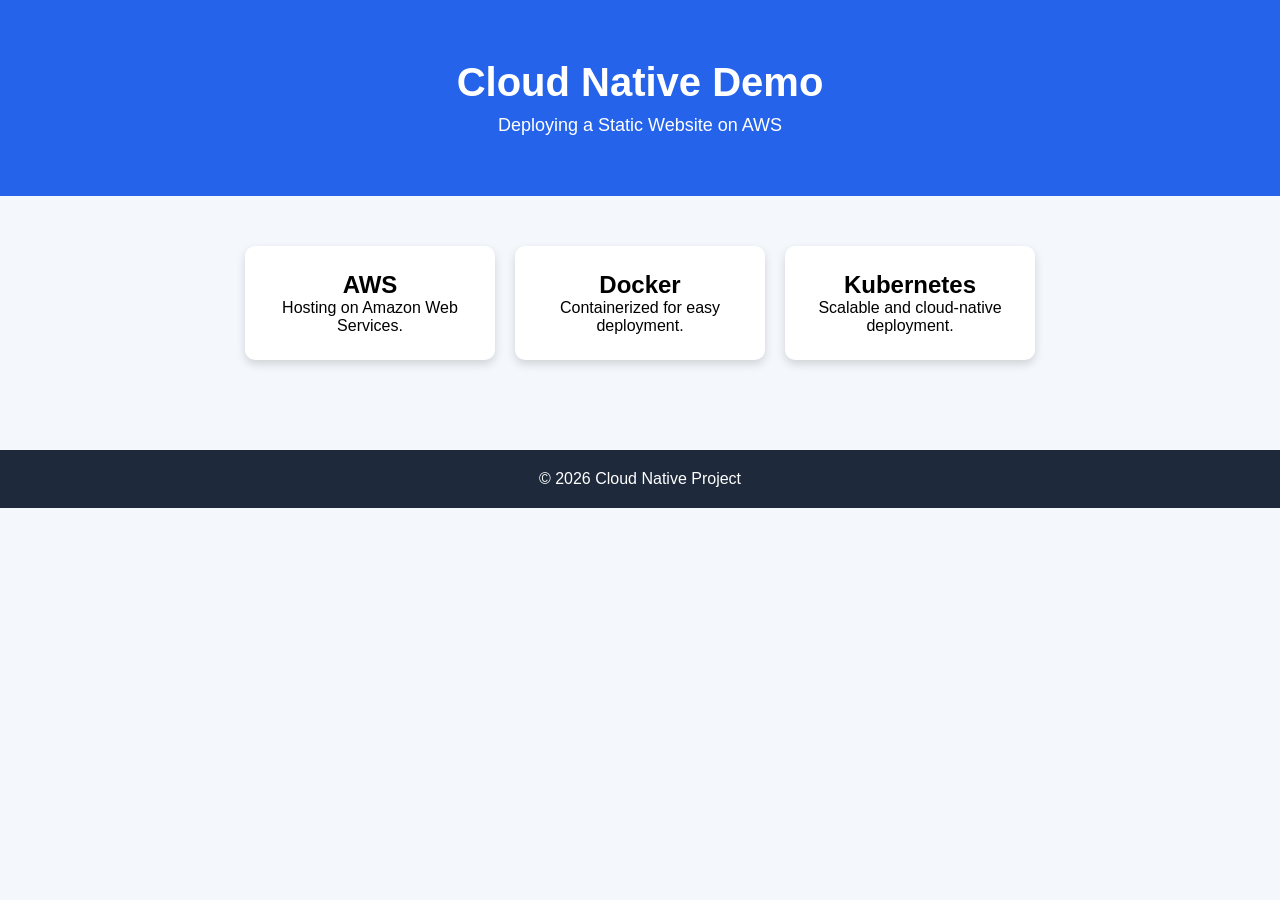
==== index.html @ 5241ed1d "Initial website" ====
<!DOCTYPE html>
<html lang="en">
<head>
    <meta charset="UTF-8">
    <meta name="viewport" content="width=device-width, initial-scale=1.0">
    <title>Cloud Native Demo</title>
    <link rel="stylesheet" href="style.css">
</head>
<body>

    <header>
        <h1>Cloud Native Demo</h1>
        <p>Deploying a Static Website on AWS</p>
    </header>

    <section class="cards">
        <div class="card">
            <h2>AWS</h2>
            <p>Hosting on Amazon Web Services.</p>
        </div>

        <div class="card">
            <h2>Docker</h2>
            <p>Containerized for easy deployment.</p>
        </div>

        <div class="card">
            <h2>Kubernetes</h2>
            <p>Scalable and cloud-native deployment.</p>
        </div>
    </section>

    <footer>
        <p>© 2026 Cloud Native Project</p>
    </footer>

</body>
</html>
---- style.css ----
*{
    margin:0;
    padding:0;
    box-sizing:border-box;
    font-family:Arial, sans-serif;
}

body{
    background:#f4f7fb;
}

header{
    background:#2563eb;
    color:white;
    text-align:center;
    padding:60px 20px;
}

header h1{
    font-size:40px;
}

header p{
    margin-top:10px;
    font-size:18px;
}

.cards{
    display:flex;
    justify-content:center;
    gap:20px;
    padding:50px;
    flex-wrap:wrap;
}

.card{
    background:white;
    width:250px;
    padding:25px;
    border-radius:10px;
    box-shadow:0 4px 10px rgba(0,0,0,0.15);
    text-align:center;
    transition:0.3s;
}

.card:hover{
    transform:translateY(-8px);
}

footer{
    background:#1e293b;
    color:white;
    text-align:center;
    padding:20px;
    margin-top:40px;
}
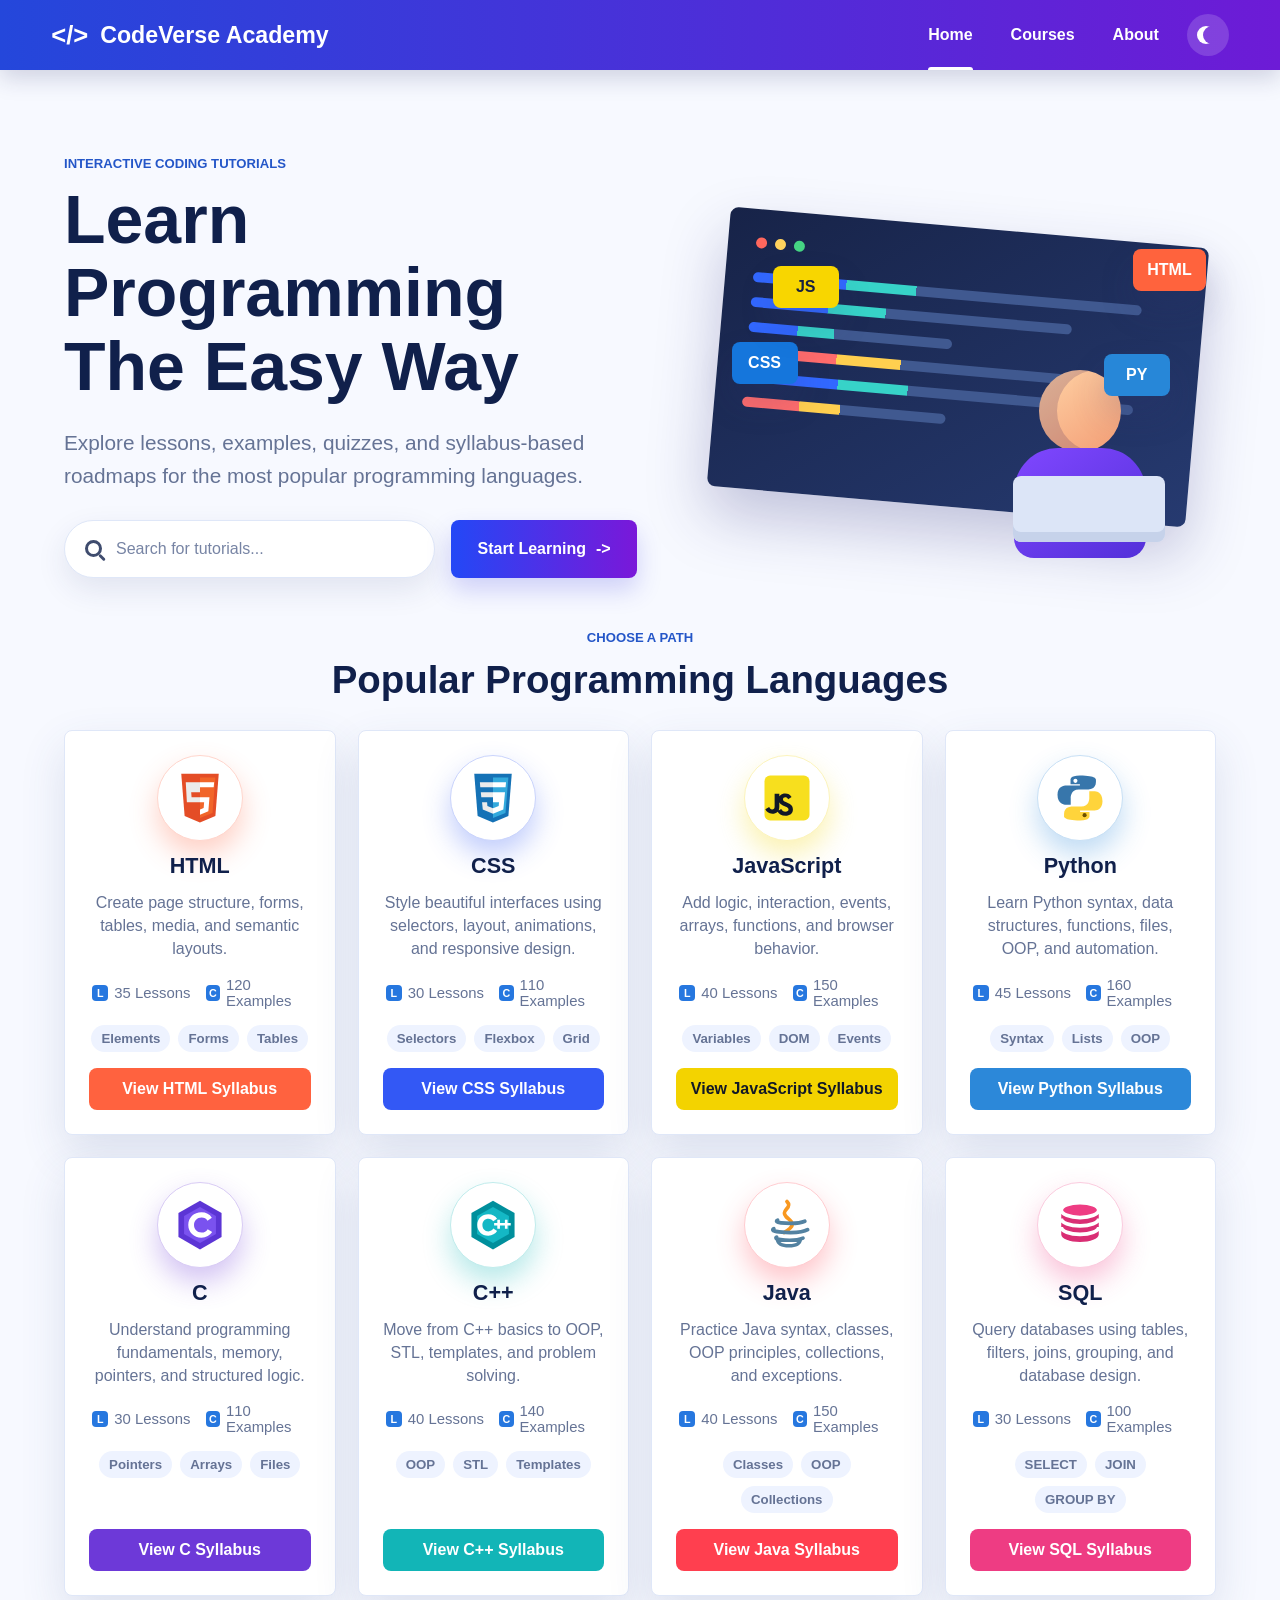
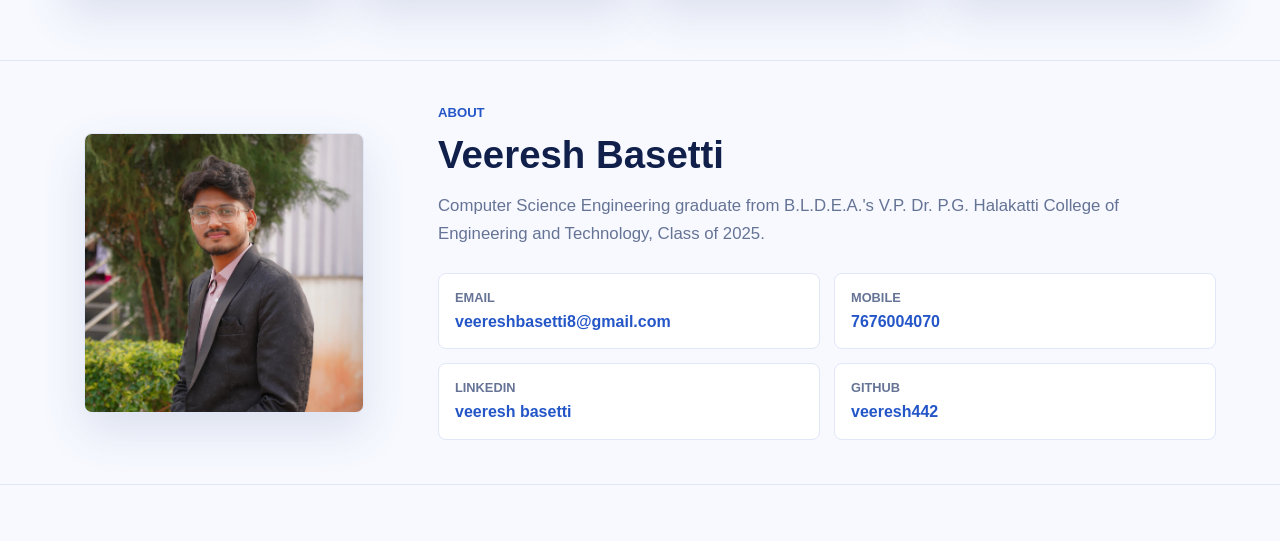
==== commit 15bb5201: "Replace old website with new project" ====
--- a/index.html
+++ b/index.html
@@ -1,38 +1,129 @@
 <!DOCTYPE html>
 <html lang="en">
-<head>
-    <meta charset="UTF-8">
-    <meta name="viewport" content="width=device-width, initial-scale=1.0">
-    <title>Cloud Native Demo</title>
-    <link rel="stylesheet" href="style.css">
-</head>
-<body>
+  <head>
+    <meta charset="UTF-8" />
+    <meta name="viewport" content="width=device-width, initial-scale=1.0" />
+    <title>CodeVerse Academy</title>
+    <link rel="stylesheet" href="styles.css" />
+  </head>
+  <body>
+    <header class="site-header">
+      <a class="brand" href="#top" aria-label="CodeVerse Academy home">
+        <span class="brand-mark">&lt;/&gt;</span>
+        <span>CodeVerse Academy</span>
+      </a>
 
-    <header>
-        <h1>Cloud Native Demo</h1>
-        <p>Deploying a Static Website on AWS</p>
+      <nav class="main-nav" aria-label="Main navigation">
+        <a href="#top" class="active">Home</a>
+        <a href="#languages">Courses</a>
+        <a href="#about">About</a>
+      </nav>
+
+      <button class="theme-toggle" type="button" aria-label="Toggle dark mode">
+        <span></span>
+      </button>
     </header>
 
-    <section class="cards">
-        <div class="card">
-            <h2>AWS</h2>
-            <p>Hosting on Amazon Web Services.</p>
+    <main id="top">
+      <section class="hero">
+        <div class="hero-copy">
+          <p class="eyebrow">Interactive coding tutorials</p>
+          <h1>Learn Programming The Easy Way</h1>
+          <p class="hero-text">
+            Explore lessons, examples, quizzes, and syllabus-based roadmaps for
+            the most popular programming languages.
+          </p>
+
+          <div class="hero-actions">
+            <label class="hero-search" for="heroSearch">
+              <span class="search-symbol" aria-hidden="true"></span>
+              <input id="heroSearch" type="search" placeholder="Search for tutorials..." />
+            </label>
+            <button class="primary-btn" type="button" id="startLearning">
+              Start Learning <span aria-hidden="true">-&gt;</span>
+            </button>
+          </div>
         </div>
 
-        <div class="card">
-            <h2>Docker</h2>
-            <p>Containerized for easy deployment.</p>
+        <div class="hero-visual" aria-label="Programming course illustration">
+          <div class="floating-badge badge-html">HTML</div>
+          <div class="floating-badge badge-css">CSS</div>
+          <div class="floating-badge badge-js">JS</div>
+          <div class="floating-badge badge-py">PY</div>
+          <div class="code-window">
+            <div class="window-dots">
+              <span></span>
+              <span></span>
+              <span></span>
+            </div>
+            <div class="code-line wide"></div>
+            <div class="code-line medium"></div>
+            <div class="code-line short"></div>
+            <div class="code-line medium alt"></div>
+            <div class="code-line wide"></div>
+            <div class="code-line short alt"></div>
+          </div>
+          <div class="student-card">
+            <div class="student-head"></div>
+            <div class="student-body"></div>
+            <div class="laptop"></div>
+          </div>
+        </div>
+      </section>
+
+      <section class="course-section" id="languages">
+        <div class="section-heading">
+          <p class="eyebrow">Choose a path</p>
+          <h2>Popular Programming Languages</h2>
         </div>
 
-        <div class="card">
-            <h2>Kubernetes</h2>
-            <p>Scalable and cloud-native deployment.</p>
+        <div class="language-grid" id="languageGrid" aria-live="polite"></div>
+      </section>
+
+      <section class="info-band about-profile" id="about">
+        <div class="about-photo-wrap">
+          <img src="assets/veeresh-profile.jpeg" alt="Veeresh Basetti" class="about-photo" />
         </div>
-    </section>
 
-    <footer>
-        <p>© 2026 Cloud Native Project</p>
-    </footer>
+        <div class="about-details">
+          <p class="eyebrow">About</p>
+          <h2>Veeresh Basetti</h2>
+          <p class="about-intro">
+            Computer Science Engineering graduate from B.L.D.E.A.'s V.P. Dr.
+            P.G. Halakatti College of Engineering and Technology, Class of 2025.
+          </p>
 
-</body>
-</html>+          <dl class="profile-list">
+            <div>
+              <dt>Email</dt>
+              <dd><a href="mailto:veereshbasetti8@gmail.com">veereshbasetti8@gmail.com</a></dd>
+            </div>
+            <div>
+              <dt>Mobile</dt>
+              <dd><a href="tel:+917676004070">7676004070</a></dd>
+            </div>
+            <div>
+              <dt>LinkedIn</dt>
+              <dd>
+                <a href="https://www.linkedin.com/in/veeresh-basetti-802b042a5/" target="_blank" rel="noreferrer">
+                  veeresh basetti
+                </a>
+              </dd>
+            </div>
+            <div>
+              <dt>GitHub</dt>
+              <dd>
+                <a href="https://github.com/veeresh442" target="_blank" rel="noreferrer">
+                  veeresh442
+                </a>
+              </dd>
+            </div>
+          </dl>
+        </div>
+      </section>
+
+    </main>
+
+    <script src="script.js"></script>
+  </body>
+</html>
--- a/styles.css
+++ b/styles.css
@@ -0,0 +1,792 @@
+:root {
+  --page: #f7f9ff;
+  --surface: #ffffff;
+  --surface-strong: #eef3ff;
+  --text: #10204b;
+  --muted: #657395;
+  --line: #dfe7f8;
+  --brand-a: #2348f6;
+  --brand-b: #7a18d9;
+  --shadow: 0 18px 45px rgba(55, 75, 132, 0.14);
+  --radius: 8px;
+}
+
+* {
+  box-sizing: border-box;
+}
+
+html {
+  scroll-behavior: smooth;
+}
+
+body {
+  margin: 0;
+  min-height: 100vh;
+  background: var(--page);
+  color: var(--text);
+  font-family: Inter, "Segoe UI", Arial, sans-serif;
+  letter-spacing: 0;
+}
+
+body.dark {
+  --page: #091224;
+  --surface: #111d34;
+  --surface-strong: #172541;
+  --text: #f5f8ff;
+  --muted: #aeb9d4;
+  --line: #273a60;
+  --shadow: 0 18px 45px rgba(0, 0, 0, 0.24);
+}
+
+a {
+  color: inherit;
+  text-decoration: none;
+}
+
+button,
+input {
+  font: inherit;
+}
+
+.site-header {
+  position: sticky;
+  top: 0;
+  z-index: 20;
+  display: grid;
+  grid-template-columns: auto minmax(0, 1fr) auto;
+  align-items: center;
+  gap: 28px;
+  padding: 14px clamp(18px, 4vw, 56px);
+  color: #ffffff;
+  background: linear-gradient(90deg, #2447db 0%, #6d1bd6 100%);
+  box-shadow: 0 8px 22px rgba(26, 34, 89, 0.18);
+}
+
+.brand {
+  display: inline-flex;
+  align-items: center;
+  gap: 12px;
+  font-size: clamp(1.1rem, 2vw, 1.45rem);
+  font-weight: 800;
+  white-space: nowrap;
+}
+
+.brand-mark {
+  font-size: 1.6rem;
+  font-weight: 900;
+}
+
+.hero-search {
+  display: flex;
+  align-items: center;
+  gap: 12px;
+  min-width: 0;
+  border-radius: 999px;
+  border: 1px solid var(--line);
+}
+
+.hero-search {
+  flex: 1 1 260px;
+  min-height: 58px;
+  padding: 0 20px;
+  background: var(--surface);
+  box-shadow: 0 12px 30px rgba(37, 52, 109, 0.1);
+}
+
+.hero-search input {
+  width: 100%;
+  min-width: 0;
+  border: 0;
+  outline: 0;
+  color: inherit;
+  background: transparent;
+}
+
+.hero-search input::placeholder {
+  color: #7784a4;
+}
+
+.search-symbol {
+  width: 17px;
+  height: 17px;
+  border: 3px solid currentColor;
+  border-radius: 50%;
+  color: currentColor;
+  opacity: 0.8;
+  position: relative;
+  flex: 0 0 auto;
+}
+
+.search-symbol::after {
+  content: "";
+  position: absolute;
+  width: 8px;
+  height: 3px;
+  right: -7px;
+  bottom: -5px;
+  border-radius: 2px;
+  background: currentColor;
+  transform: rotate(45deg);
+}
+
+.main-nav {
+  display: flex;
+  align-items: center;
+  justify-content: flex-end;
+  gap: clamp(16px, 3vw, 38px);
+  font-weight: 700;
+}
+
+.main-nav a {
+  position: relative;
+  padding: 12px 0;
+}
+
+.main-nav a.active::after,
+.main-nav a:hover::after {
+  content: "";
+  position: absolute;
+  left: 0;
+  right: 0;
+  bottom: -14px;
+  height: 3px;
+  border-radius: 4px 4px 0 0;
+  background: #ffffff;
+}
+
+.theme-toggle {
+  width: 42px;
+  height: 42px;
+  border: 0;
+  border-radius: 50%;
+  background: rgba(255, 255, 255, 0.16);
+  cursor: pointer;
+  display: grid;
+  place-items: center;
+}
+
+.theme-toggle span {
+  width: 18px;
+  height: 18px;
+  border-radius: 50%;
+  box-shadow: -6px 0 0 #ffffff;
+  transform: translateX(4px);
+}
+
+.hero {
+  display: grid;
+  grid-template-columns: minmax(0, 1fr) minmax(330px, 0.9fr);
+  gap: clamp(28px, 5vw, 74px);
+  align-items: center;
+  max-width: 1340px;
+  margin: 0 auto;
+  padding: clamp(48px, 7vw, 86px) clamp(18px, 5vw, 72px) 32px;
+}
+
+.eyebrow {
+  margin: 0 0 12px;
+  color: #2456c8;
+  font-size: 0.82rem;
+  font-weight: 800;
+  text-transform: uppercase;
+}
+
+body.dark .eyebrow {
+  color: #7eb7ff;
+}
+
+h1,
+h2,
+h3,
+p {
+  overflow-wrap: anywhere;
+}
+
+h1 {
+  max-width: 640px;
+  margin: 0;
+  font-size: clamp(2.35rem, 6vw, 4.25rem);
+  line-height: 1.08;
+}
+
+.hero-text {
+  max-width: 560px;
+  margin: 24px 0 0;
+  color: var(--muted);
+  font-size: clamp(1rem, 2vw, 1.3rem);
+  line-height: 1.55;
+}
+
+.hero-actions {
+  display: flex;
+  flex-wrap: wrap;
+  gap: 16px;
+  max-width: 650px;
+  margin-top: 28px;
+}
+
+.primary-btn {
+  min-height: 54px;
+  display: inline-flex;
+  align-items: center;
+  justify-content: center;
+  gap: 10px;
+  border: 0;
+  border-radius: var(--radius);
+  padding: 0 26px;
+  color: #ffffff;
+  background: linear-gradient(90deg, var(--brand-a), var(--brand-b));
+  box-shadow: 0 12px 24px rgba(62, 63, 225, 0.22);
+  font-weight: 800;
+  cursor: pointer;
+}
+
+.hero-visual {
+  position: relative;
+  min-height: 420px;
+  display: grid;
+  place-items: center;
+}
+
+.code-window {
+  width: min(480px, 100%);
+  min-height: 280px;
+  padding: 28px;
+  border-radius: var(--radius);
+  background: linear-gradient(145deg, #172348, #263a70);
+  box-shadow: 0 28px 60px rgba(42, 42, 120, 0.26);
+  transform: rotate(5deg);
+}
+
+.window-dots {
+  display: flex;
+  gap: 8px;
+  margin-bottom: 24px;
+}
+
+.window-dots span {
+  width: 11px;
+  height: 11px;
+  border-radius: 50%;
+  background: #ff675d;
+}
+
+.window-dots span:nth-child(2) {
+  background: #ffd25d;
+}
+
+.window-dots span:nth-child(3) {
+  background: #45d483;
+}
+
+.code-line {
+  height: 10px;
+  margin: 15px 0;
+  border-radius: 99px;
+  background: linear-gradient(90deg, #3268ff 0 24%, #37d3c8 24% 42%, #405990 42%);
+}
+
+.code-line.medium {
+  width: 76%;
+}
+
+.code-line.short {
+  width: 48%;
+}
+
+.code-line.wide {
+  width: 92%;
+}
+
+.code-line.alt {
+  background: linear-gradient(90deg, #ff6c6c 0 28%, #ffcf4f 28% 48%, #405990 48%);
+}
+
+.student-card {
+  position: absolute;
+  right: 8%;
+  bottom: 4%;
+  width: 190px;
+  min-height: 190px;
+}
+
+.student-head {
+  width: 82px;
+  height: 82px;
+  margin: 0 auto;
+  border-radius: 50%;
+  background: linear-gradient(145deg, #ffd3a6, #f39d75);
+  box-shadow: inset 18px 0 0 rgba(68, 37, 92, 0.2);
+}
+
+.student-body {
+  width: 132px;
+  height: 110px;
+  margin: -4px auto 0;
+  border-radius: 44px 44px 20px 20px;
+  background: linear-gradient(145deg, #8047ff, #5330d9);
+}
+
+.laptop {
+  position: absolute;
+  left: 28px;
+  right: 10px;
+  bottom: 18px;
+  height: 66px;
+  border-radius: var(--radius);
+  background: #dce5f7;
+  box-shadow: inset 0 -10px 0 #c6d2ea;
+}
+
+.floating-badge {
+  position: absolute;
+  z-index: 2;
+  min-width: 66px;
+  padding: 12px 14px;
+  border-radius: var(--radius);
+  color: #ffffff;
+  text-align: center;
+  font-weight: 900;
+  box-shadow: 0 18px 34px rgba(48, 58, 117, 0.18);
+}
+
+.badge-html {
+  right: 2%;
+  top: 22%;
+  background: #ff633d;
+}
+
+.badge-css {
+  left: 6%;
+  top: 44%;
+  background: #1576dc;
+}
+
+.badge-js {
+  left: 14%;
+  top: 26%;
+  color: #172041;
+  background: #f8d600;
+}
+
+.badge-py {
+  right: 9%;
+  top: 47%;
+  background: #2787d8;
+}
+
+.course-section {
+  max-width: 1320px;
+  margin: 0 auto;
+  padding: 20px clamp(18px, 5vw, 72px) 64px;
+}
+
+.section-heading {
+  text-align: center;
+  margin-bottom: 28px;
+}
+
+.section-heading h2,
+.info-band h2 {
+  margin: 0;
+  font-size: clamp(1.75rem, 4vw, 2.4rem);
+  line-height: 1.18;
+}
+
+.language-grid {
+  display: grid;
+  grid-template-columns: repeat(4, minmax(0, 1fr));
+  gap: 22px;
+}
+
+.course-card {
+  display: flex;
+  min-width: 0;
+  min-height: 320px;
+  flex-direction: column;
+  gap: 16px;
+  padding: 24px;
+  border: 1px solid var(--line);
+  border-radius: var(--radius);
+  background: var(--surface);
+  box-shadow: var(--shadow);
+  transition: transform 180ms ease, border-color 180ms ease;
+}
+
+.course-card:hover {
+  transform: translateY(-5px);
+  border-color: color-mix(in srgb, var(--accent), var(--line) 35%);
+}
+
+.course-card.is-open {
+  grid-column: span 2;
+  min-height: 460px;
+  border-color: color-mix(in srgb, var(--accent), #ffffff 20%);
+}
+
+.course-top {
+  display: grid;
+  justify-items: center;
+  gap: 12px;
+  text-align: center;
+}
+
+.course-icon {
+  width: 86px;
+  height: 86px;
+  padding: 12px;
+  display: grid;
+  place-items: center;
+  border-radius: 50%;
+  background: #ffffff;
+  border: 1px solid color-mix(in srgb, var(--accent), #ffffff 74%);
+  box-shadow: 0 14px 28px color-mix(in srgb, var(--accent), transparent 70%);
+}
+
+.course-logo {
+  width: 100%;
+  height: 100%;
+  display: block;
+}
+
+body.dark .course-icon {
+  background: #f8fbff;
+}
+
+.course-name {
+  margin: 0;
+  font-size: 1.35rem;
+}
+
+.course-summary {
+  margin: 0;
+  min-height: 44px;
+  color: var(--muted);
+  line-height: 1.45;
+  text-align: center;
+}
+
+.course-meta {
+  display: grid;
+  grid-template-columns: 1fr 1fr;
+  gap: 12px;
+  color: var(--muted);
+  font-size: 0.93rem;
+}
+
+.course-meta span {
+  display: inline-flex;
+  min-width: 0;
+  align-items: center;
+  justify-content: center;
+  gap: 6px;
+}
+
+.mini-icon {
+  width: 16px;
+  height: 16px;
+  display: inline-grid;
+  place-items: center;
+  border-radius: 4px;
+  color: #ffffff;
+  background: #2677df;
+  font-size: 0.67rem;
+  font-weight: 900;
+}
+
+.topic-preview {
+  display: flex;
+  flex-wrap: wrap;
+  justify-content: center;
+  gap: 8px;
+  margin: 0;
+  padding: 0;
+  list-style: none;
+}
+
+.topic-preview li {
+  max-width: 100%;
+  padding: 6px 10px;
+  border-radius: 999px;
+  color: var(--muted);
+  background: var(--surface-strong);
+  font-size: 0.83rem;
+  font-weight: 700;
+}
+
+.card-btn {
+  width: 100%;
+  min-height: 42px;
+  margin-top: auto;
+  border: 0;
+  border-radius: var(--radius);
+  color: var(--button-text);
+  background: var(--accent);
+  font-weight: 800;
+  cursor: pointer;
+}
+
+.syllabus {
+  display: none;
+  margin-top: 4px;
+  padding-top: 18px;
+  border-top: 1px solid var(--line);
+}
+
+.course-card.is-open .syllabus {
+  display: block;
+}
+
+.syllabus h4 {
+  margin: 0 0 12px;
+  font-size: 1rem;
+}
+
+.module-list {
+  display: grid;
+  grid-template-columns: repeat(2, minmax(0, 1fr));
+  gap: 16px;
+  margin: 0;
+  padding: 0;
+  list-style: none;
+}
+
+.module-title {
+  display: block;
+  margin-bottom: 8px;
+  color: var(--text);
+  font-weight: 800;
+}
+
+.module-topics {
+  margin: 0;
+  padding-left: 18px;
+  color: var(--muted);
+  line-height: 1.7;
+}
+
+.info-band {
+  display: grid;
+  grid-template-columns: minmax(220px, 320px) minmax(0, 1fr);
+  gap: clamp(26px, 5vw, 54px);
+  align-items: center;
+  max-width: 1320px;
+  margin: 0 auto 56px;
+  padding: 44px clamp(18px, 5vw, 72px);
+  border-top: 1px solid var(--line);
+  border-bottom: 1px solid var(--line);
+}
+
+.about-photo-wrap {
+  position: relative;
+  width: min(100%, 280px);
+  aspect-ratio: 1;
+  justify-self: center;
+  border-radius: var(--radius);
+  overflow: hidden;
+  background: var(--surface);
+  border: 1px solid var(--line);
+  box-shadow: var(--shadow);
+}
+
+.about-photo {
+  width: 100%;
+  height: 100%;
+  display: block;
+  object-fit: cover;
+}
+
+.about-details {
+  min-width: 0;
+}
+
+.about-details h2 {
+  margin-bottom: 14px;
+}
+
+.about-intro {
+  max-width: 760px;
+  margin: 0;
+  color: var(--muted);
+  font-size: 1.05rem;
+  line-height: 1.7;
+}
+
+.profile-list {
+  display: grid;
+  grid-template-columns: repeat(2, minmax(0, 1fr));
+  gap: 14px;
+  margin: 24px 0 0;
+}
+
+.profile-list div {
+  min-width: 0;
+  padding: 16px;
+  border: 1px solid var(--line);
+  border-radius: var(--radius);
+  background: var(--surface);
+}
+
+.profile-list dt {
+  margin-bottom: 6px;
+  color: var(--muted);
+  font-size: 0.8rem;
+  font-weight: 800;
+  text-transform: uppercase;
+}
+
+.profile-list dd {
+  margin: 0;
+  color: var(--text);
+  font-weight: 800;
+  line-height: 1.35;
+}
+
+.profile-list a {
+  color: #2456c8;
+  overflow-wrap: anywhere;
+}
+
+body.dark .profile-list a {
+  color: #8fc0ff;
+}
+
+@media (max-width: 1120px) {
+  .site-header {
+    grid-template-columns: auto minmax(0, 1fr) auto;
+  }
+
+  .language-grid {
+    grid-template-columns: repeat(3, minmax(0, 1fr));
+  }
+}
+
+@media (max-width: 860px) {
+  .site-header {
+    grid-template-columns: 1fr auto;
+    gap: 18px;
+  }
+
+  .main-nav {
+    grid-column: 1 / -1;
+    justify-content: flex-start;
+    overflow-x: auto;
+    padding-bottom: 2px;
+  }
+
+  .main-nav a.active::after,
+  .main-nav a:hover::after {
+    bottom: -2px;
+  }
+
+  .hero {
+    grid-template-columns: 1fr;
+  }
+
+  .hero-visual {
+    min-height: 340px;
+  }
+
+  .student-card {
+    right: 0;
+  }
+
+  .language-grid {
+    grid-template-columns: repeat(2, minmax(0, 1fr));
+  }
+
+  .course-card.is-open {
+    grid-column: span 2;
+  }
+
+  .info-band {
+    grid-template-columns: 1fr;
+  }
+
+  .about-photo-wrap {
+    justify-self: start;
+  }
+}
+
+@media (max-width: 620px) {
+  .site-header {
+    padding: 12px 16px;
+  }
+
+  .brand {
+    font-size: 1rem;
+  }
+
+  .theme-toggle {
+    width: 38px;
+    height: 38px;
+  }
+
+  .hero {
+    padding-top: 38px;
+  }
+
+  .hero-actions {
+    display: grid;
+  }
+
+  .hero-search,
+  .primary-btn {
+    width: 100%;
+  }
+
+  .hero-visual {
+    min-height: 300px;
+  }
+
+  .code-window {
+    min-height: 230px;
+    padding: 22px;
+  }
+
+  .student-card {
+    width: 150px;
+    min-height: 160px;
+  }
+
+  .student-head {
+    width: 64px;
+    height: 64px;
+  }
+
+  .student-body {
+    width: 104px;
+    height: 92px;
+  }
+
+  .laptop {
+    left: 16px;
+    height: 54px;
+  }
+
+  .floating-badge {
+    min-width: 54px;
+    padding: 10px;
+    font-size: 0.78rem;
+  }
+
+  .language-grid {
+    grid-template-columns: 1fr;
+  }
+
+  .course-card.is-open {
+    grid-column: span 1;
+  }
+
+  .module-list {
+    grid-template-columns: 1fr;
+  }
+
+  .profile-list {
+    grid-template-columns: 1fr;
+  }
+
+  .about-photo-wrap {
+    width: min(100%, 220px);
+  }
+}
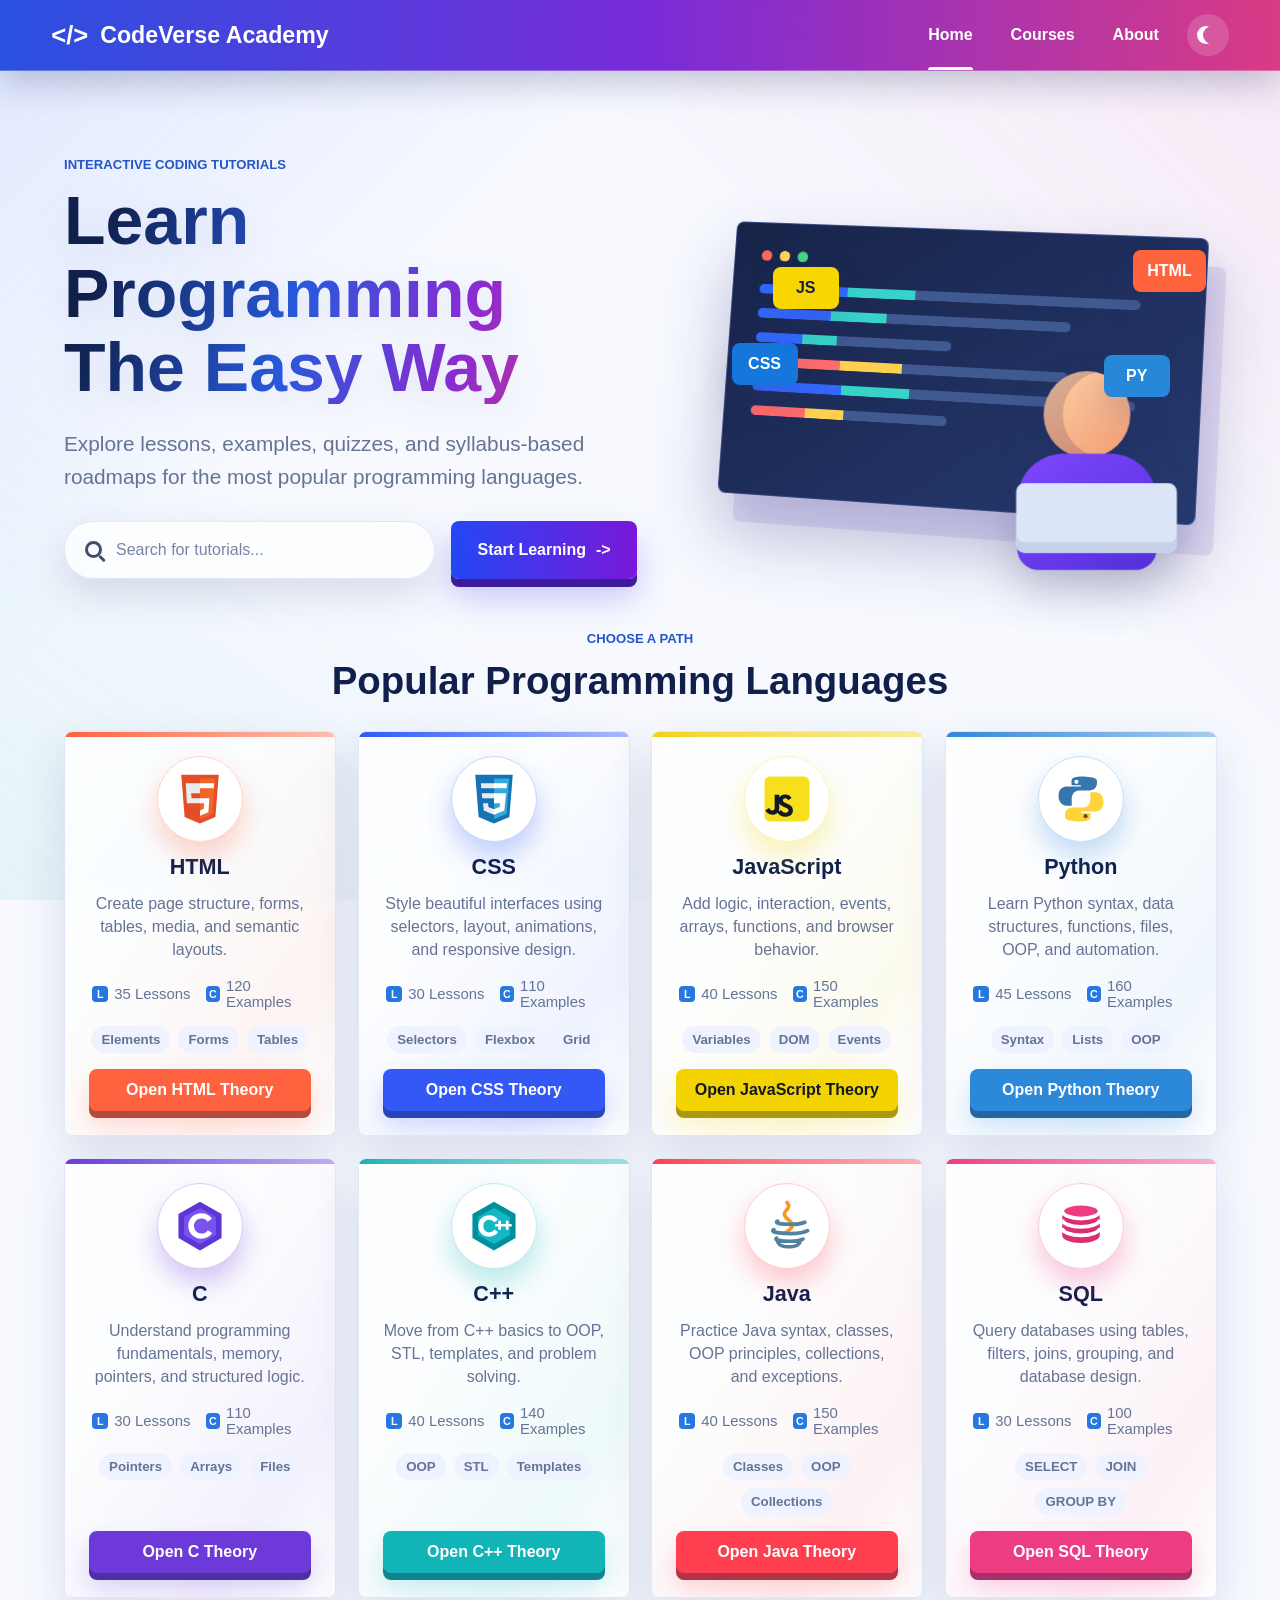
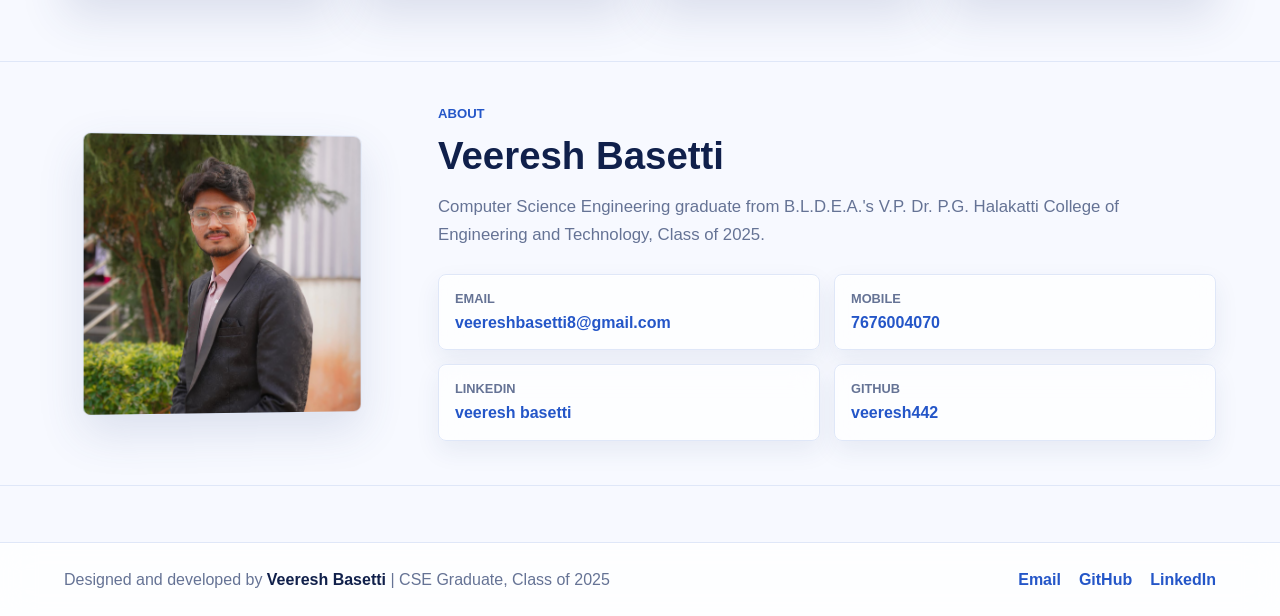
==== commit daace0c0: "Delete old files and add new website" ====
--- a/index.html
+++ b/index.html
@@ -124,6 +124,18 @@
 
     </main>
 
+    <footer class="site-footer">
+      <p>
+        Designed and developed by <strong>Veeresh Basetti</strong>
+        <span aria-hidden="true">|</span> CSE Graduate, Class of 2025
+      </p>
+      <nav class="footer-links" aria-label="Developer links">
+        <a href="mailto:veereshbasetti8@gmail.com">Email</a>
+        <a href="https://github.com/veeresh442" target="_blank" rel="noreferrer">GitHub</a>
+        <a href="https://www.linkedin.com/in/veeresh-basetti-802b042a5/" target="_blank" rel="noreferrer">LinkedIn</a>
+      </nav>
+    </footer>
+
     <script src="script.js"></script>
   </body>
 </html>
--- a/styles.css
+++ b/styles.css
@@ -408,20 +408,29 @@
   padding: 24px;
   border: 1px solid var(--line);
   border-radius: var(--radius);
-  background: var(--surface);
-  box-shadow: var(--shadow);
-  transition: transform 180ms ease, border-color 180ms ease;
+  overflow: hidden;
+  background: rgba(255, 255, 255, 0.7);
+  background: color-mix(in srgb, var(--surface) 76%, transparent);
+  box-shadow: 0 18px 46px rgba(49, 67, 123, 0.14);
+  backdrop-filter: blur(18px) saturate(130%);
+  -webkit-backdrop-filter: blur(18px) saturate(130%);
+  cursor: pointer;
+  transition: transform 180ms ease, border-color 180ms ease, box-shadow 180ms ease;
 }
 
 .course-card:hover {
   transform: translateY(-5px);
   border-color: color-mix(in srgb, var(--accent), var(--line) 35%);
-}
-
-.course-card.is-open {
-  grid-column: span 2;
-  min-height: 460px;
-  border-color: color-mix(in srgb, var(--accent), #ffffff 20%);
+  box-shadow: 0 24px 54px color-mix(in srgb, var(--accent) 16%, transparent);
+}
+
+body.dark .course-card {
+  background: rgba(17, 29, 52, 0.74);
+}
+
+.course-card:focus-visible {
+  outline: 3px solid color-mix(in srgb, var(--accent) 72%, #ffffff);
+  outline-offset: 3px;
 }
 
 .course-top {
@@ -526,43 +535,11 @@
   cursor: pointer;
 }
 
-.syllabus {
-  display: none;
-  margin-top: 4px;
-  padding-top: 18px;
-  border-top: 1px solid var(--line);
-}
-
-.course-card.is-open .syllabus {
-  display: block;
-}
-
-.syllabus h4 {
-  margin: 0 0 12px;
-  font-size: 1rem;
-}
-
-.module-list {
-  display: grid;
-  grid-template-columns: repeat(2, minmax(0, 1fr));
-  gap: 16px;
-  margin: 0;
-  padding: 0;
-  list-style: none;
-}
-
-.module-title {
-  display: block;
-  margin-bottom: 8px;
-  color: var(--text);
-  font-weight: 800;
-}
-
-.module-topics {
-  margin: 0;
-  padding-left: 18px;
-  color: var(--muted);
-  line-height: 1.7;
+.course-open-link {
+  display: flex;
+  align-items: center;
+  justify-content: center;
+  padding: 8px 14px;
 }
 
 .info-band {
@@ -624,7 +601,14 @@
   padding: 16px;
   border: 1px solid var(--line);
   border-radius: var(--radius);
-  background: var(--surface);
+  background: rgba(255, 255, 255, 0.62);
+  background: color-mix(in srgb, var(--surface) 72%, transparent);
+  backdrop-filter: blur(14px);
+  -webkit-backdrop-filter: blur(14px);
+}
+
+body.dark .profile-list div {
+  background: rgba(17, 29, 52, 0.7);
 }
 
 .profile-list dt {
@@ -651,6 +635,47 @@
   color: #8fc0ff;
 }
 
+.site-footer {
+  display: flex;
+  align-items: center;
+  justify-content: space-between;
+  gap: 20px;
+  padding: 24px clamp(18px, 5vw, 72px);
+  border-top: 1px solid var(--line);
+  color: var(--muted);
+  background: color-mix(in srgb, var(--surface) 76%, transparent);
+  backdrop-filter: blur(16px);
+  -webkit-backdrop-filter: blur(16px);
+}
+
+.site-footer p {
+  margin: 0;
+  line-height: 1.6;
+}
+
+.site-footer strong {
+  color: var(--text);
+}
+
+.footer-links {
+  display: flex;
+  flex-wrap: wrap;
+  gap: 18px;
+  font-weight: 800;
+}
+
+.footer-links a {
+  color: #2456c8;
+}
+
+.footer-links a:hover {
+  text-decoration: underline;
+}
+
+body.dark .footer-links a {
+  color: #8fc0ff;
+}
+
 @media (max-width: 1120px) {
   .site-header {
     grid-template-columns: auto minmax(0, 1fr) auto;
@@ -695,10 +720,6 @@
     grid-template-columns: repeat(2, minmax(0, 1fr));
   }
 
-  .course-card.is-open {
-    grid-column: span 2;
-  }
-
   .info-band {
     grid-template-columns: 1fr;
   }
@@ -774,14 +795,6 @@
     grid-template-columns: 1fr;
   }
 
-  .course-card.is-open {
-    grid-column: span 1;
-  }
-
-  .module-list {
-    grid-template-columns: 1fr;
-  }
-
   .profile-list {
     grid-template-columns: 1fr;
   }
@@ -789,4 +802,197 @@
   .about-photo-wrap {
     width: min(100%, 220px);
   }
-}
+
+  .site-footer {
+    align-items: flex-start;
+    flex-direction: column;
+  }
+}
+
+/* Colorful glass and dimensional polish */
+body::before {
+  content: "";
+  position: fixed;
+  inset: 0;
+  z-index: -1;
+  pointer-events: none;
+  background:
+    linear-gradient(135deg, rgba(46, 105, 255, 0.11), transparent 32%),
+    linear-gradient(225deg, rgba(244, 63, 133, 0.09), transparent 36%),
+    linear-gradient(35deg, rgba(20, 184, 166, 0.08), transparent 34%);
+}
+
+.site-header {
+  border-bottom: 1px solid rgba(255, 255, 255, 0.24);
+  background: linear-gradient(90deg, rgba(30, 71, 222, 0.94), rgba(109, 27, 214, 0.93), rgba(213, 40, 119, 0.9));
+  box-shadow: 0 12px 34px rgba(26, 34, 89, 0.24);
+  backdrop-filter: blur(18px) saturate(140%);
+  -webkit-backdrop-filter: blur(18px) saturate(140%);
+}
+
+.hero h1 {
+  background: linear-gradient(105deg, #10204b 8%, #2759dc 42%, #8b2bd1 70%, #e43d72 100%);
+  background-clip: text;
+  -webkit-background-clip: text;
+  color: transparent;
+  filter: drop-shadow(0 10px 18px rgba(53, 71, 145, 0.12));
+}
+
+body.dark .hero h1 {
+  background: linear-gradient(105deg, #ffffff 5%, #8fc0ff 42%, #d2a4ff 70%, #ff94b8 100%);
+  background-clip: text;
+  -webkit-background-clip: text;
+  color: transparent;
+}
+
+.hero-search {
+  background: color-mix(in srgb, var(--surface) 72%, transparent);
+  box-shadow: 0 16px 38px rgba(37, 52, 109, 0.14), inset 0 1px 0 rgba(255, 255, 255, 0.7);
+  backdrop-filter: blur(18px) saturate(130%);
+  -webkit-backdrop-filter: blur(18px) saturate(130%);
+}
+
+.primary-btn {
+  box-shadow: 0 8px 0 #3d1b9a, 0 18px 32px rgba(62, 63, 225, 0.28);
+  transition: transform 160ms ease, box-shadow 160ms ease;
+}
+
+.primary-btn:hover {
+  transform: translateY(-3px);
+  box-shadow: 0 11px 0 #3d1b9a, 0 24px 42px rgba(62, 63, 225, 0.34);
+}
+
+.primary-btn:active {
+  transform: translateY(4px);
+  box-shadow: 0 3px 0 #3d1b9a, 0 10px 20px rgba(62, 63, 225, 0.24);
+}
+
+.hero-visual {
+  perspective: 1200px;
+}
+
+.code-window {
+  border: 1px solid rgba(139, 168, 255, 0.25);
+  box-shadow: 18px 28px 0 rgba(91, 56, 189, 0.12), 0 38px 70px rgba(42, 42, 120, 0.3);
+  transform: rotateY(-8deg) rotateX(4deg) rotateZ(3deg);
+  transform-style: preserve-3d;
+  transition: transform 500ms ease, box-shadow 500ms ease;
+}
+
+.hero-visual:hover .code-window {
+  transform: rotateY(-2deg) rotateX(1deg) rotateZ(1deg) translateY(-6px);
+  box-shadow: 8px 18px 0 rgba(91, 56, 189, 0.12), 0 45px 80px rgba(42, 42, 120, 0.34);
+}
+
+.student-card {
+  filter: drop-shadow(0 20px 20px rgba(30, 36, 90, 0.22));
+  transform: translateZ(65px);
+}
+
+.language-grid {
+  perspective: 1500px;
+}
+
+.course-card {
+  transform: perspective(1000px) rotateX(var(--card-rx, 0deg)) rotateY(var(--card-ry, 0deg));
+  transform-style: preserve-3d;
+  will-change: transform;
+}
+
+.course-card:hover {
+  transform: perspective(1000px) rotateX(var(--card-rx, 0deg)) rotateY(var(--card-ry, 0deg)) translateY(-8px) scale(1.018);
+  box-shadow: 0 16px 0 color-mix(in srgb, var(--accent) 10%, transparent), 0 32px 64px color-mix(in srgb, var(--accent) 24%, transparent);
+}
+
+.course-card::before {
+  content: "";
+  position: absolute;
+  inset: 0;
+  z-index: 0;
+  pointer-events: none;
+  background: linear-gradient(125deg, rgba(255, 255, 255, 0.68), transparent 34%, color-mix(in srgb, var(--accent) 9%, transparent) 78%, rgba(255, 255, 255, 0.22));
+  opacity: 0.75;
+}
+
+.course-card::after {
+  content: "";
+  position: absolute;
+  inset: 0 0 auto;
+  z-index: 2;
+  height: 5px;
+  background: linear-gradient(90deg, var(--accent), color-mix(in srgb, var(--accent) 42%, #ffffff));
+}
+
+.course-card > * {
+  position: relative;
+  z-index: 1;
+  transform: translateZ(22px);
+}
+
+.course-icon {
+  transform: translateZ(38px);
+  transition: transform 220ms ease, box-shadow 220ms ease;
+}
+
+.course-card:hover .course-icon {
+  box-shadow: 0 18px 34px color-mix(in srgb, var(--accent), transparent 58%);
+  transform: translateZ(48px) rotate(-4deg) scale(1.06);
+}
+
+.card-btn {
+  box-shadow: 0 7px 0 color-mix(in srgb, var(--accent) 68%, #101a36), 0 14px 24px color-mix(in srgb, var(--accent) 22%, transparent);
+  transition: transform 150ms ease, box-shadow 150ms ease;
+}
+
+.card-btn:hover {
+  transform: translateY(-2px);
+  box-shadow: 0 9px 0 color-mix(in srgb, var(--accent) 68%, #101a36), 0 19px 30px color-mix(in srgb, var(--accent) 28%, transparent);
+}
+
+.card-btn:active {
+  transform: translateY(4px);
+  box-shadow: 0 3px 0 color-mix(in srgb, var(--accent) 68%, #101a36);
+}
+
+.about-photo-wrap {
+  transform: perspective(900px) rotateY(5deg);
+  transition: transform 280ms ease, box-shadow 280ms ease;
+}
+
+.about-photo-wrap:hover {
+  transform: perspective(900px) rotateY(0deg) translateY(-5px);
+  box-shadow: -14px 18px 0 rgba(44, 91, 211, 0.1), 0 30px 58px rgba(55, 75, 132, 0.2);
+}
+
+.profile-list div {
+  box-shadow: 0 10px 24px rgba(44, 58, 111, 0.08), inset 0 1px 0 rgba(255, 255, 255, 0.62);
+  transition: transform 170ms ease, border-color 170ms ease;
+}
+
+.profile-list div:hover {
+  transform: translateY(-3px);
+  border-color: rgba(51, 88, 245, 0.32);
+}
+
+.site-footer {
+  box-shadow: inset 0 1px 0 rgba(255, 255, 255, 0.7);
+}
+
+@media (prefers-reduced-motion: reduce) {
+  .course-card,
+  .course-card:hover,
+  .course-icon,
+  .course-card:hover .course-icon,
+  .code-window,
+  .hero-visual:hover .code-window,
+  .primary-btn,
+  .primary-btn:hover,
+  .card-btn,
+  .card-btn:hover,
+  .about-photo-wrap,
+  .about-photo-wrap:hover,
+  .profile-list div {
+    transition: none;
+    transform: none;
+  }
+}
